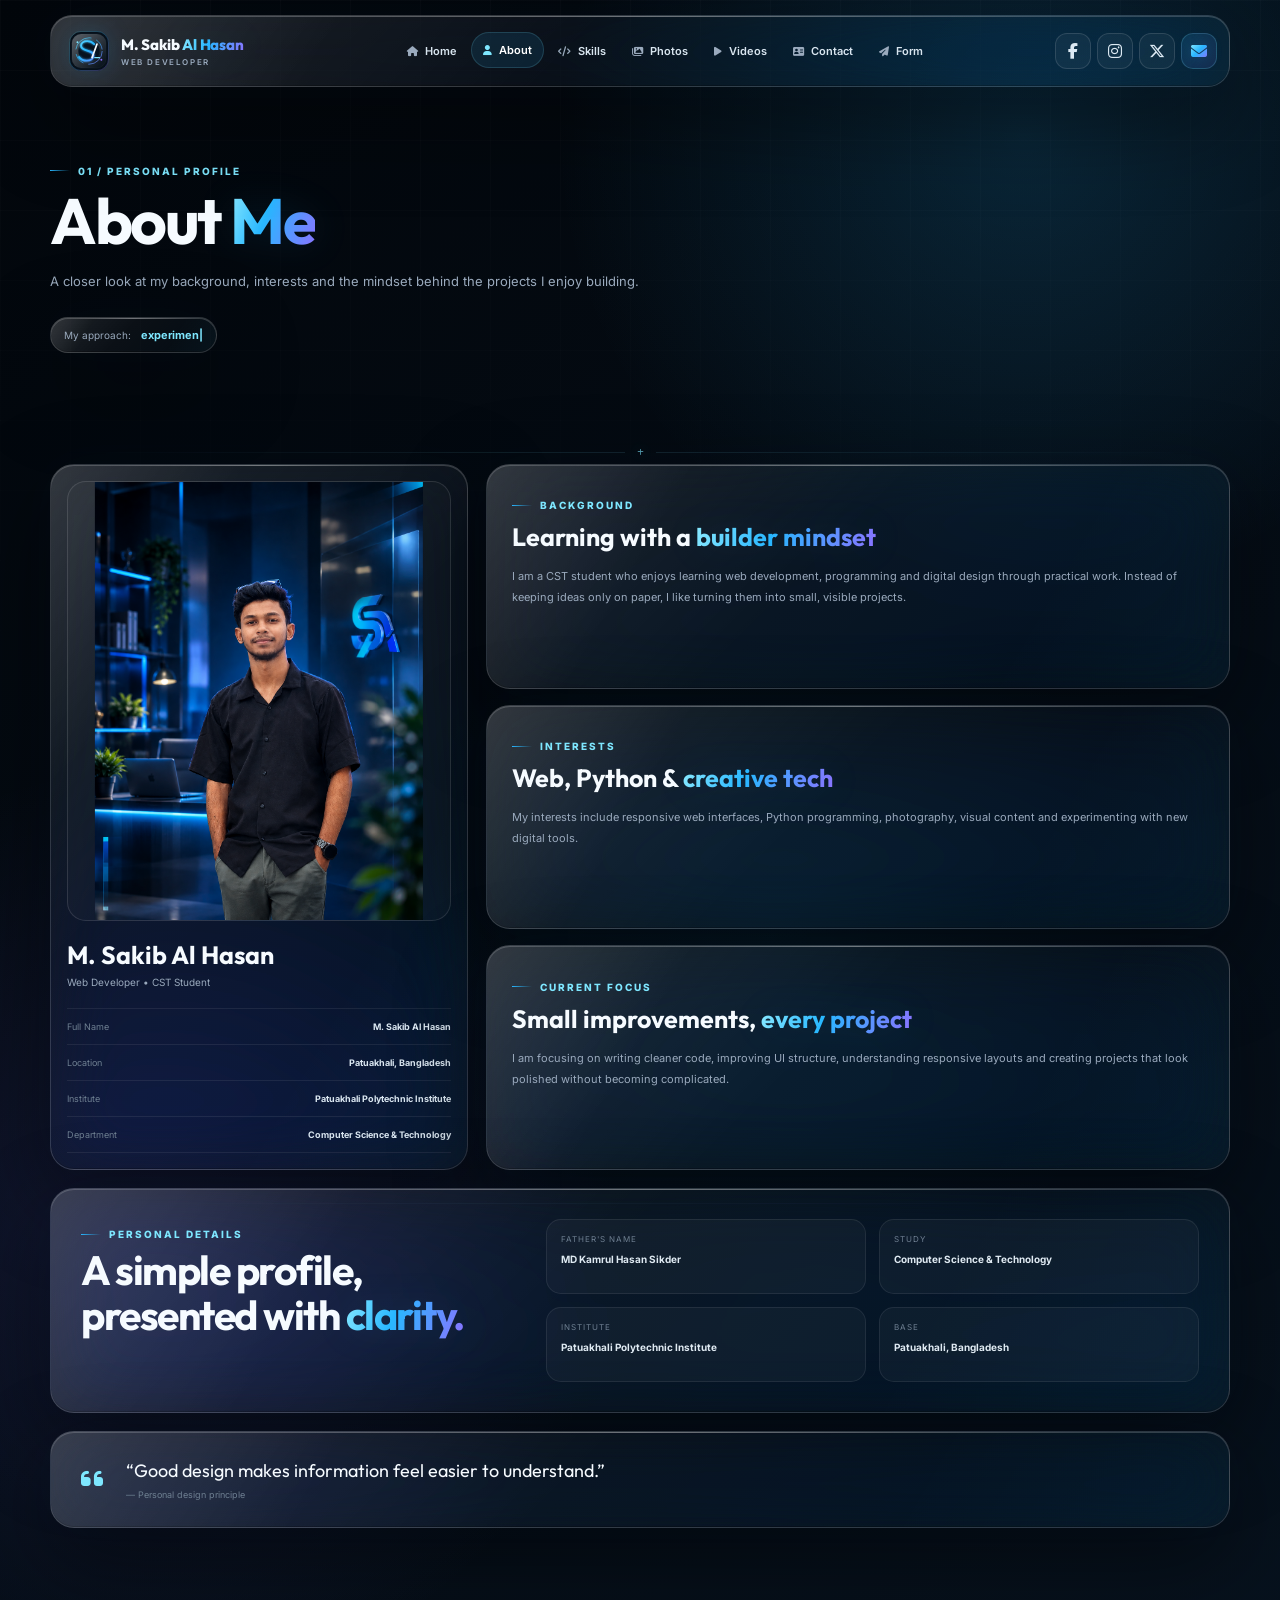
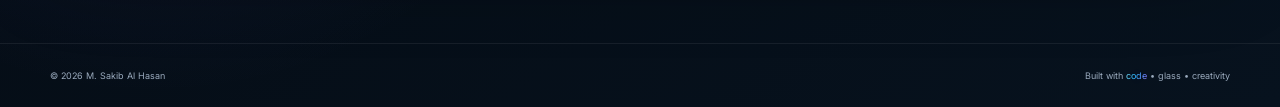
==== about.html @ 8eb37876 "Add files via upload" ====
<!DOCTYPE html>
<html lang="en">
<head>
    <meta charset="UTF-8">
    <meta name="viewport" content="width=device-width, initial-scale=1.0">
    <title>About | M. Sakib Al Hasan</title>
    <link rel="icon" type="image/svg+xml" href="assets/favicon.svg">
    <link rel="stylesheet" href="https://cdnjs.cloudflare.com/ajax/libs/font-awesome/6.5.2/css/all.min.css">
    <link rel="stylesheet" href="style.css">
</head>
<body>

<header class="nav-wrapper">
    <nav class="navbar glass container">
        <a href="index.html" class="logo-link" aria-label="M. Sakib Al Hasan Home">
            <img src="assets/logo.svg" alt="Sakib Logo" class="logo-image">
            <div>
                <div class="logo-name">M. Sakib <span>Al Hasan</span></div>
                <span class="logo-role">Web Developer</span>
            </div>
        </a>

        <div class="nav-links">

                <a href="index.html" class="">
                    <i class="fa-solid fa-house"></i>
                    <span>Home</span>
                </a>

                <a href="about.html" class="active">
                    <i class="fa-solid fa-user"></i>
                    <span>About</span>
                </a>

                <a href="skills.html" class="">
                    <i class="fa-solid fa-code"></i>
                    <span>Skills</span>
                </a>

                <a href="photos.html" class="">
                    <i class="fa-solid fa-images"></i>
                    <span>Photos</span>
                </a>

                <a href="videos.html" class="">
                    <i class="fa-solid fa-play"></i>
                    <span>Videos</span>
                </a>

                <a href="contact.html" class="">
                    <i class="fa-solid fa-address-card"></i>
                    <span>Contact</span>
                </a>

                <a href="form.html" class="">
                    <i class="fa-solid fa-paper-plane"></i>
                    <span>Form</span>
                </a>

        </div>

        <div class="nav-actions">
            <a href="https://facebook.com/" target="_blank" rel="noopener" class="nav-action" aria-label="Facebook">
                <i class="fa-brands fa-facebook-f"></i>
            </a>
            <a href="https://instagram.com/" target="_blank" rel="noopener" class="nav-action" aria-label="Instagram">
                <i class="fa-brands fa-instagram"></i>
            </a>
            <a href="https://x.com/" target="_blank" rel="noopener" class="nav-action" aria-label="Twitter / X">
                <i class="fa-brands fa-x-twitter"></i>
            </a>
            <a href="mailto:your-email@example.com" class="nav-action nav-email" aria-label="Email">
                <i class="fa-solid fa-envelope"></i>
            </a>
        </div>

        <button class="menu-button" aria-label="Open navigation">
            <i class="fa-solid fa-bars"></i>
        </button>
    </nav>
</header>

<main>
    <div class="container">

        <section class="page-header reveal">
            <span class="section-kicker">01 / PERSONAL PROFILE</span>
            <h1>About <span class="blue-text">Me</span></h1>
            <p>
                A closer look at my background, interests and the mindset
                behind the projects I enjoy building.
            </p>
            <div class="header-typing glass">
                <span>My approach:</span>
                <strong><span id="about-typing"></span><span class="typing-cursor">|</span></strong>
            </div>
        </section>

        <div class="section-divider"><span></span><i class="fa-solid fa-plus"></i><span></span></div>

        <section class="about-layout">
            <div class="profile-card glass reveal">
                <div class="about-photo-wrap">
                    <img src="assets/profile-cutout.png" alt="M. Sakib Al Hasan" class="about-photo">
                </div>
                <h2 class="card-title">M. Sakib Al Hasan</h2>
                <p class="card-text">Web Developer • CST Student</p>

                <div class="info-list">
                    <div class="info-row"><span>Full Name</span><strong>M. Sakib Al Hasan</strong></div>
                    <div class="info-row"><span>Location</span><strong>Patuakhali, Bangladesh</strong></div>
                    <div class="info-row"><span>Institute</span><strong>Patuakhali Polytechnic Institute</strong></div>
                    <div class="info-row"><span>Department</span><strong>Computer Science & Technology</strong></div>
                </div>
            </div>

            <div class="about-story">
                <article class="story-card glass reveal">
                    <span class="section-kicker">BACKGROUND</span>
                    <h2>Learning with a <span class="blue-text">builder mindset</span></h2>
                    <p>
                        I am a CST student who enjoys learning web development,
                        programming and digital design through practical work.
                        Instead of keeping ideas only on paper, I like turning
                        them into small, visible projects.
                    </p>
                </article>

                <article class="story-card glass reveal">
                    <span class="section-kicker">INTERESTS</span>
                    <h2>Web, Python & <span class="blue-text">creative tech</span></h2>
                    <p>
                        My interests include responsive web interfaces, Python
                        programming, photography, visual content and experimenting
                        with new digital tools.
                    </p>
                </article>

                <article class="story-card glass reveal">
                    <span class="section-kicker">CURRENT FOCUS</span>
                    <h2>Small improvements, <span class="blue-text">every project</span></h2>
                    <p>
                        I am focusing on writing cleaner code, improving UI
                        structure, understanding responsive layouts and creating
                        projects that look polished without becoming complicated.
                    </p>
                </article>
            </div>
        </section>

        <section class="long-panel glass reveal">
            <div>
                <span class="section-kicker">PERSONAL DETAILS</span>
                <h2>A simple profile, presented with <span class="blue-text">clarity.</span></h2>
            </div>
            <div class="detail-columns">
                <div><span>Father's Name</span><strong>MD Kamrul Hasan Sikder</strong></div>
                <div><span>Study</span><strong>Computer Science & Technology</strong></div>
                <div><span>Institute</span><strong>Patuakhali Polytechnic Institute</strong></div>
                <div><span>Base</span><strong>Patuakhali, Bangladesh</strong></div>
            </div>
        </section>

        <section class="quote-panel glass reveal">
            <i class="fa-solid fa-quote-left"></i>
            <div>
                <p>“Good design makes information feel easier to understand.”</p>
                <span>— Personal design principle</span>
            </div>
        </section>

    </div>
</main>
<footer class="footer">
    <div class="container footer-inner">
        <span>© 2026 M. Sakib Al Hasan</span>
        <span>Built with <span class="blue-text">code</span> • glass • creativity</span>
    </div>
</footer>
<script src="script.js"></script>
</body>
</html>
---- style.css ----
/* =========================================================
   SAKIB PERSONAL WEBSITE — PREMIUM LIQUID GLASS
   Clean, readable, line-by-line CSS
   ========================================================= */

@import url('https://fonts.googleapis.com/css2?family=Inter:wght@400;500;600;700;800&family=Outfit:wght@500;600;700;800&display=swap');

:root {
    --background: #02060b;
    --background-soft: #07121e;

    --glass: rgba(255, 255, 255, 0.085);
    --glass-strong: rgba(255, 255, 255, 0.135);
    --glass-dark: rgba(3, 10, 18, 0.52);

    --border: rgba(255, 255, 255, 0.16);
    --border-bright: rgba(126, 231, 255, 0.28);

    --blue: #28b7ff;
    --cyan: #7ee7ff;
    --purple: #7468ff;

    --text: #f6fbff;
    --muted: #9aaabd;
    --muted-2: #6f8092;

    --shadow: 0 30px 90px rgba(0, 0, 0, 0.48);
}

/* ---------- Reset ---------- */

* {
    margin: 0;
    padding: 0;
    box-sizing: border-box;
}

html {
    scroll-behavior: smooth;
}

body {
    min-height: 100vh;
    color: var(--text);
    font-family: "Inter", sans-serif;

    background:
        radial-gradient(
            circle at 80% 8%,
            rgba(40, 183, 255, 0.16),
            transparent 25%
        ),
        radial-gradient(
            circle at 12% 72%,
            rgba(116, 104, 255, 0.13),
            transparent 28%
        ),
        radial-gradient(
            circle at 60% 55%,
            rgba(0, 190, 255, 0.055),
            transparent 32%
        ),
        linear-gradient(
            145deg,
            var(--background),
            var(--background-soft)
        );

    overflow-x: hidden;
}

body::before {
    content: "";
    position: fixed;
    inset: 0;
    pointer-events: none;
    z-index: -1;

    background-image:
        linear-gradient(
            rgba(255,255,255,0.018) 1px,
            transparent 1px
        ),
        linear-gradient(
            90deg,
            rgba(255,255,255,0.018) 1px,
            transparent 1px
        );

    background-size: 70px 70px;
    mask-image: linear-gradient(to bottom, black, transparent 88%);
}

a {
    color: inherit;
    text-decoration: none;
}

button,
input,
textarea,
select {
    font: inherit;
}

.container {
    width: min(1180px, calc(100% - 30px));
    margin: auto;
}

/* ---------- Premium glass ---------- */

.glass {
    position: relative;
    isolation: isolate;

    background:
        linear-gradient(
            135deg,
            rgba(255, 255, 255, 0.115),
            rgba(255, 255, 255, 0.035) 45%,
            rgba(20, 170, 255, 0.025)
        );

    border: 1px solid var(--border);
    border-radius: 24px;

    box-shadow:
        var(--shadow),
        0 0 50px rgba(40, 183, 255, 0.035),
        inset 0 1px rgba(255, 255, 255, 0.18),
        inset 0 -1px rgba(0, 0, 0, 0.22);

    backdrop-filter: blur(34px) saturate(175%);
    -webkit-backdrop-filter: blur(34px) saturate(175%);

    overflow: hidden;
}

.glass::before {
    content: "";
    position: absolute;
    inset: 0;
    z-index: -1;

    background:
        linear-gradient(
            120deg,
            rgba(255,255,255,0.095),
            transparent 24%,
            transparent 72%,
            rgba(126,231,255,0.035)
        );

    pointer-events: none;
}

.glass::after {
    content: "";
    position: absolute;
    left: 10%;
    right: 10%;
    top: 0;
    height: 1px;

    background: linear-gradient(
        90deg,
        transparent,
        rgba(255,255,255,0.28),
        transparent
    );

    pointer-events: none;
}

/* ---------- Common text ---------- */

.blue-text {
    color: var(--blue);
}

.section-kicker {
    display: inline-flex;
    align-items: center;
    gap: 8px;

    color: var(--cyan);
    font-size: 10px;
    font-weight: 800;
    letter-spacing: 2px;
    text-transform: uppercase;
}

.section-kicker::before {
    content: "";
    width: 20px;
    height: 1px;
    background: linear-gradient(90deg, var(--blue), transparent);
}

.typing-cursor {
    color: var(--cyan);
    animation: blink 0.9s infinite;
}

@keyframes blink {
    50% {
        opacity: 0;
    }
}

/* =========================================================
   NAVIGATION
   ========================================================= */

.nav-wrapper {
    position: fixed;
    top: 15px;
    left: 0;
    right: 0;
    z-index: 1000;
}

.navbar {
    min-height: 72px;

    display: flex;
    align-items: center;
    gap: 12px;

    padding: 10px 12px 10px 16px;
    border-radius: 22px;
}

.logo-link {
    display: flex;
    align-items: center;
    gap: 10px;
    min-width: 208px;
}

.logo-image {
    width: 44px;
    height: 44px;
    border-radius: 14px;

    filter: drop-shadow(0 0 12px rgba(40,183,255,0.16));
}

.logo-name {
    font-family: "Outfit", sans-serif;
    font-size: 15px;
    font-weight: 800;
    letter-spacing: -0.2px;
}

.logo-name span {
    color: var(--blue);
}

.logo-role {
    display: block;
    margin-top: 3px;

    color: var(--muted);
    font-size: 8px;
    font-weight: 600;
    letter-spacing: 1.6px;
    text-transform: uppercase;
}

.nav-links {
    flex: 1;

    display: flex;
    align-items: center;
    justify-content: center;
    gap: 2px;
}

.nav-links a {
    display: inline-flex;
    align-items: center;
    gap: 7px;

    padding: 10px 11px;

    border: 1px solid transparent;
    border-radius: 999px;

    color: #d8e5ef;
    font-size: 11px;
    font-weight: 600;

    transition:
        color 0.25s ease,
        background 0.25s ease,
        border-color 0.25s ease,
        transform 0.25s ease;
}

.nav-links a i {
    color: var(--muted);
    font-size: 10px;
}

.nav-links a:hover,
.nav-links a.active {
    color: #ffffff;
    background: rgba(40, 183, 255, 0.11);
    border-color: rgba(126, 231, 255, 0.16);
    transform: translateY(-1px);
}

.nav-links a:hover i,
.nav-links a.active i {
    color: var(--cyan);
}

.nav-actions {
    display: flex;
    align-items: center;
    gap: 6px;
}

.nav-action {
    width: 36px;
    height: 36px;

    display: inline-flex;
    align-items: center;
    justify-content: center;

    border: 1px solid rgba(255,255,255,0.12);
    border-radius: 12px;

    background: rgba(255,255,255,0.045);
    color: #dce9f3;

    transition: 0.25s ease;
}

.nav-action:hover {
    color: #ffffff;
    border-color: var(--border-bright);
    background: rgba(40,183,255,0.12);
    transform: translateY(-2px);
    box-shadow: 0 8px 25px rgba(40,183,255,0.1);
}

.nav-email {
    color: var(--cyan);
}

.menu-button {
    display: none;

    width: 42px;
    height: 42px;

    border: 1px solid var(--border);
    border-radius: 14px;

    background: rgba(255,255,255,0.06);
    color: white;

    cursor: pointer;
}

/* =========================================================
   MAIN / HERO
   ========================================================= */

main {
    padding-top: 110px;
    padding-bottom: 40px;
}

.hero {
    min-height: 790px;

    display: grid;
    grid-template-columns: 1.1fr 0.72fr;
    align-items: center;

    gap: 45px;
    padding: 55px 0 75px;
}

.hero-copy {
    max-width: 650px;
}

.glass-chip {
    width: fit-content;

    display: inline-flex;
    align-items: center;
    gap: 8px;

    padding: 8px 12px;

    border: 1px solid var(--border);
    border-radius: 999px;

    background: rgba(255,255,255,0.055);

    color: var(--muted);
    font-size: 9px;
    letter-spacing: 1.8px;
}

.status-dot {
    width: 7px;
    height: 7px;
    border-radius: 50%;
    background: var(--cyan);
    box-shadow: 0 0 15px var(--cyan);
}

.hero-overline {
    margin-top: 30px;
    margin-bottom: 8px;

    color: var(--muted);
    font-size: 14px;
}

.hero h1 {
    font-family: "Outfit", sans-serif;
    font-size: clamp(48px, 6vw, 84px);
    line-height: 0.95;
    letter-spacing: -3px;
}

.hero h1 span {
    display: block;
}

.typing-line {
    min-height: 42px;
    margin-top: 24px;

    color: #d8e8f4;
    font-size: clamp(20px, 2.3vw, 30px);
    font-weight: 600;
}

.hero-text {
    max-width: 600px;
    margin-top: 22px;

    color: var(--muted);
    font-size: 14px;
    line-height: 1.9;
}

.hero-buttons {
    display: flex;
    flex-wrap: wrap;
    gap: 10px;
    margin-top: 30px;
}

.btn {
    display: inline-flex;
    align-items: center;
    justify-content: center;
    gap: 9px;

    min-height: 46px;
    padding: 0 18px;

    border-radius: 14px;
    border: 1px solid var(--border);

    font-size: 12px;
    font-weight: 700;

    transition: 0.25s ease;
}

.btn-primary {
    background: linear-gradient(
        135deg,
        rgba(40,183,255,0.28),
        rgba(116,104,255,0.22)
    );

    border-color: rgba(126,231,255,0.35);
    box-shadow: 0 12px 35px rgba(40,183,255,0.1);
}

.btn-primary:hover {
    transform: translateY(-2px);
    box-shadow: 0 18px 45px rgba(40,183,255,0.17);
}

.btn-ghost {
    background: rgba(255,255,255,0.045);
    color: #d8e6ef;
}

.btn-ghost:hover {
    transform: translateY(-2px);
    background: rgba(255,255,255,0.09);
}

.hero-mini-row {
    display: flex;
    flex-wrap: wrap;
    gap: 18px;

    margin-top: 28px;

    color: var(--muted-2);
    font-size: 10px;
}

.hero-mini-row i {
    margin-right: 5px;
    color: var(--cyan);
}

/* ---------- Profile stage ---------- */

.profile-stage {
    position: relative;
    min-height: 620px;

    display: flex;
    align-items: center;
    justify-content: center;
}

.profile-orbit {
    position: absolute;
    border: 1px solid rgba(126,231,255,0.13);
    border-radius: 50%;
    pointer-events: none;
}

.orbit-one {
    width: 520px;
    height: 520px;
    transform: rotate(18deg);
}

.orbit-two {
    width: 390px;
    height: 590px;
    border-color: rgba(116,104,255,0.12);
    transform: rotate(-25deg);
}

.profile-visual {
    width: min(365px, 100%);
    height: 505px;

    padding: 13px;
    border-radius: 32px;

    transform: rotate(1.2deg);

    box-shadow:
        0 40px 100px rgba(0,0,0,0.55),
        0 0 60px rgba(40,183,255,0.08);
}

.profile-backdrop {
    position: absolute;
    inset: 0;

    background-image: url("assets/profile.jpg");
    background-size: cover;
    background-position: center 42%;

    filter: blur(28px) saturate(125%);
    transform: scale(1.08);

    opacity: 0.34;
}

.profile-photo-frame {
    position: relative;
    z-index: 2;

    width: 100%;
    height: 100%;

    overflow: hidden;
    border-radius: 24px;

    border: 1px solid rgba(255,255,255,0.19);
    background: rgba(3,10,18,0.45);
}

.profile-photo-frame img {
    width: 100%;
    height: 100%;

    display: block;
    object-fit: cover;
    object-position: 57% 44%;

    filter: saturate(1.08) contrast(1.02);
}

.photo-shine {
    position: absolute;
    inset: 0;

    background:
        linear-gradient(
            125deg,
            rgba(255,255,255,0.16),
            transparent 25%,
            transparent 72%,
            rgba(126,231,255,0.09)
        );

    pointer-events: none;
}

.profile-badge {
    position: absolute;
    z-index: 4;

    display: flex;
    align-items: center;
    gap: 8px;

    padding: 9px 12px;

    border: 1px solid rgba(255,255,255,0.17);
    border-radius: 13px;

    background: rgba(3,10,18,0.72);
    backdrop-filter: blur(18px);
    -webkit-backdrop-filter: blur(18px);

    box-shadow: 0 15px 35px rgba(0,0,0,0.3);
}

.badge-top {
    top: 36px;
    left: -28px;

    color: var(--cyan);
    font-size: 8px;
    letter-spacing: 1.5px;
    font-weight: 800;
}

.badge-bottom {
    right: -25px;
    bottom: 34px;
    flex-direction: column;
    align-items: flex-start;
    gap: 2px;
}

.badge-bottom strong {
    color: white;
    font-family: "Outfit", sans-serif;
    font-size: 18px;
}

.badge-bottom span {
    color: var(--muted);
    font-size: 8px;
}

/* =========================================================
   PAGE HEADERS
   ========================================================= */

.page-header {
    padding: 45px 0 34px;
}

.page-header h1 {
    margin-top: 12px;

    font-family: "Outfit", sans-serif;
    font-size: clamp(42px, 5vw, 68px);
    line-height: 1;
    letter-spacing: -2.5px;
}

.page-header > p {
    max-width: 720px;
    margin-top: 17px;

    color: var(--muted);
    font-size: 13px;
    line-height: 1.8;
}

.header-typing {
    width: fit-content;

    display: inline-flex;
    align-items: center;
    gap: 10px;

    margin-top: 24px;
    padding: 10px 13px;

    color: var(--muted);
    font-size: 10px;
}

.header-typing strong {
    color: var(--cyan);
    font-size: 11px;
}

/* =========================================================
   SECTION STRUCTURE / EFFECTS
   ========================================================= */

.home-section {
    margin-top: 58px;
}

.section-heading {
    display: flex;
    align-items: end;
    justify-content: space-between;
    gap: 30px;

    margin-bottom: 22px;
}

.section-heading h2,
.feature-copy h2,
.long-panel h2,
.contact-hero h2,
.contact-info h2 {
    margin-top: 8px;

    font-family: "Outfit", sans-serif;
    font-size: clamp(28px, 3.2vw, 44px);
    line-height: 1.08;
    letter-spacing: -1.5px;
}

.section-heading > p {
    max-width: 440px;
    color: var(--muted);
    font-size: 11px;
    line-height: 1.8;
    text-align: right;
}

.section-divider {
    display: flex;
    align-items: center;
    gap: 12px;

    margin: 62px 0 8px;

    opacity: 0.7;
}

.section-divider span {
    height: 1px;
    flex: 1;

    background: linear-gradient(
        90deg,
        transparent,
        rgba(126,231,255,0.18)
    );
}

.section-divider span:last-child {
    background: linear-gradient(
        90deg,
        rgba(126,231,255,0.18),
        transparent
    );
}

.section-divider i {
    color: var(--cyan);
    font-size: 7px;
    filter: drop-shadow(0 0 8px rgba(126,231,255,0.7));
}

/* ---------- Home stat cards ---------- */

.home-stat-grid {
    display: grid;
    grid-template-columns: repeat(4, 1fr);
    gap: 15px;
}

.home-stat {
    min-height: 150px;
    padding: 22px;
    transition: 0.3s ease;
}

.home-stat:hover,
.journey-card:hover,
.explore-card:hover,
.skill-card:hover,
.social-card:hover {
    transform: translateY(-5px);
    border-color: rgba(126,231,255,0.24);
}

.stat-number {
    color: var(--muted-2);
    font-size: 9px;
    letter-spacing: 1.5px;
}

.home-stat strong {
    display: block;
    margin-top: 24px;

    font-family: "Outfit", sans-serif;
    font-size: 23px;
}

.home-stat p {
    margin-top: 5px;
    color: var(--muted);
    font-size: 10px;
    line-height: 1.5;
}

/* ---------- Home split ---------- */

.split-section {
    display: grid;
    grid-template-columns: 1fr 0.85fr;
    gap: 18px;
    align-items: stretch;
}

.code-window {
    min-height: 330px;
    padding: 18px;
}

.window-bar {
    display: flex;
    align-items: center;
    gap: 6px;

    padding-bottom: 16px;
    border-bottom: 1px solid rgba(255,255,255,0.07);
}

.window-bar > span {
    width: 7px;
    height: 7px;
    border-radius: 50%;
    background: rgba(255,255,255,0.28);
}

.window-bar small {
    margin-left: auto;
    color: var(--muted-2);
    font-size: 9px;
}

.code-window pre {
    margin-top: 28px;
    overflow: auto;

    color: #d9e8f3;
    font-family: "Courier New", monospace;
    font-size: 13px;
    line-height: 2;
}

.code-muted {
    color: #8ca0b3;
}

.code-key {
    color: var(--cyan);
}

.code-string {
    color: #c9a7ff;
}

.feature-copy {
    padding: 28px 12px 28px 22px;
}

.feature-copy > p {
    max-width: 480px;
    margin-top: 17px;

    color: var(--muted);
    font-size: 12px;
    line-height: 1.9;
}

.typing-panel {
    width: fit-content;
    margin-top: 28px;
    padding: 12px 15px;

    display: flex;
    flex-direction: column;
    gap: 5px;
}

.typing-panel span:first-child {
    color: var(--muted-2);
    font-size: 9px;
}

.typing-panel strong {
    color: var(--cyan);
    font-size: 13px;
}

/* ---------- Journey / explore ---------- */

.journey-grid,
.explore-grid {
    display: grid;
    grid-template-columns: repeat(3, 1fr);
    gap: 16px;
}

.explore-grid {
    grid-template-columns: repeat(4, 1fr);
}

.journey-card,
.explore-card {
    min-height: 220px;
    padding: 24px;

    transition: 0.3s ease;
}

.journey-card > span,
.explore-card > span {
    color: var(--muted-2);
    font-size: 9px;
}

.journey-card i,
.explore-card i {
    display: block;
    margin-top: 38px;

    color: var(--cyan);
    font-size: 22px;
}

.journey-card h3,
.explore-card h3 {
    margin-top: 15px;

    font-family: "Outfit", sans-serif;
    font-size: 20px;
}

.journey-card p,
.explore-card p {
    margin-top: 7px;
    color: var(--muted);
    font-size: 10px;
    line-height: 1.7;
}

/* ---------- CTA ---------- */

.home-cta {
    min-height: 220px;

    display: flex;
    align-items: center;
    justify-content: space-between;
    gap: 30px;

    margin-top: 60px;
    padding: 34px;
}

.home-cta p {
    margin-top: 10px;
    color: var(--muted);
    font-size: 11px;
}

/* =========================================================
   ABOUT
   ========================================================= */

.about-layout {
    display: grid;
    grid-template-columns: 0.72fr 1.28fr;
    gap: 18px;
}

.profile-card {
    padding: 16px;
}

.about-photo-wrap {
    height: 390px;
    overflow: hidden;
    border-radius: 19px;

    border: 1px solid rgba(255,255,255,0.12);
}

.about-photo {
    width: 100%;
    height: 100%;
    display: block;

    object-fit: cover;
    object-position: 57% 43%;
}

.card-title {
    margin-top: 18px;
    font-family: "Outfit", sans-serif;
    font-size: 25px;
}

.card-text {
    margin-top: 5px;
    color: var(--muted);
    font-size: 10px;
}

.info-list {
    margin-top: 20px;
    border-top: 1px solid rgba(255,255,255,0.07);
}

.info-row {
    display: flex;
    justify-content: space-between;
    gap: 12px;

    padding: 12px 0;
    border-bottom: 1px solid rgba(255,255,255,0.07);

    font-size: 9px;
}

.info-row span {
    color: var(--muted-2);
}

.info-row strong {
    max-width: 58%;
    text-align: right;
    color: #dce9f3;
}

.about-story {
    display: grid;
    gap: 16px;
}

.story-card {
    padding: 25px;
}

.story-card h2 {
    margin-top: 10px;
    font-family: "Outfit", sans-serif;
    font-size: 25px;
}

.story-card p {
    max-width: 760px;
    margin-top: 13px;
    color: var(--muted);
    font-size: 11px;
    line-height: 1.9;
}

.long-panel {
    display: grid;
    grid-template-columns: 0.8fr 1.2fr;
    gap: 30px;

    margin-top: 18px;
    padding: 30px;
}

.detail-columns {
    display: grid;
    grid-template-columns: repeat(2, 1fr);
    gap: 13px;
}

.detail-columns div {
    min-height: 75px;
    padding: 14px;

    border: 1px solid rgba(255,255,255,0.08);
    border-radius: 15px;

    background: rgba(255,255,255,0.035);
}

.detail-columns span {
    display: block;
    color: var(--muted-2);
    font-size: 8px;
    text-transform: uppercase;
    letter-spacing: 1px;
}

.detail-columns strong {
    display: block;
    margin-top: 9px;
    color: #dfeaf2;
    font-size: 10px;
}

.quote-panel {
    display: flex;
    align-items: center;
    gap: 22px;

    margin-top: 18px;
    padding: 27px 30px;
}

.quote-panel > i {
    color: var(--cyan);
    font-size: 25px;
}

.quote-panel p {
    font-family: "Outfit", sans-serif;
    font-size: 18px;
}

.quote-panel span {
    display: block;
    margin-top: 7px;
    color: var(--muted-2);
    font-size: 9px;
}

/* =========================================================
   SKILLS
   ========================================================= */

.skill-grid {
    display: grid;
    grid-template-columns: repeat(3, 1fr);
    gap: 16px;
}

.skill-card {
    min-height: 285px;
    padding: 22px;

    transition: 0.3s ease;
}

.skill-icon {
    width: 44px;
    height: 44px;

    display: grid;
    place-items: center;

    border: 1px solid rgba(126,231,255,0.18);
    border-radius: 14px;

    background: rgba(40,183,255,0.07);
    color: var(--cyan);

    font-size: 18px;
}

.skill-meta {
    display: flex;
    justify-content: space-between;
    margin-top: 20px;

    color: var(--muted-2);
    font-size: 8px;
    letter-spacing: 1.2px;
}

.skill-card h3 {
    margin-top: 9px;

    font-family: "Outfit", sans-serif;
    font-size: 25px;
}

.skill-card p {
    margin-top: 8px;
    min-height: 54px;

    color: var(--muted);
    font-size: 10px;
    line-height: 1.7;
}

.progress {
    height: 4px;
    margin-top: 20px;

    overflow: hidden;
    border-radius: 999px;

    background: rgba(255,255,255,0.07);
}

.progress span {
    display: block;
    height: 100%;

    border-radius: inherit;

    background: linear-gradient(
        90deg,
        var(--blue),
        var(--cyan)
    );

    box-shadow: 0 0 14px rgba(40,183,255,0.35);
}

.skills-detail-grid {
    display: grid;
    grid-template-columns: repeat(3, 1fr);
    gap: 16px;
}

.skill-detail {
    min-height: 205px;
    padding: 24px;
}

.skill-detail h2 {
    margin-top: 10px;
    font-family: "Outfit", sans-serif;
    font-size: 25px;
}

.skill-detail p {
    margin-top: 11px;
    color: var(--muted);
    font-size: 10px;
    line-height: 1.8;
}

.skills-ticker {
    display: flex;
    align-items: center;
    gap: 20px;

    margin-top: 18px;
    padding: 17px 20px;
}

.skills-ticker > span {
    color: var(--muted-2);
    font-size: 9px;
    text-transform: uppercase;
    letter-spacing: 1px;
}

.ticker-track {
    display: flex;
    flex-wrap: wrap;
    gap: 10px;

    color: #dbeaf4;
    font-size: 10px;
}

.ticker-track i {
    color: var(--cyan);
}

/* =========================================================
   PHOTOS
   ========================================================= */

.photo-grid {
    display: grid;
    grid-template-columns: repeat(5, minmax(0, 1fr));
    gap: 16px;
}

.photo-card {
    aspect-ratio: 4 / 5;
    overflow: hidden;

    border-radius: 20px;

    transition: 0.3s ease;
}

.photo-card img {
    width: 100%;
    height: 100%;
    display: block;

    object-fit: cover;

    transition: transform 0.45s ease;
}

.photo-card:hover img {
    transform: scale(1.055);
}

.photo-number {
    position: absolute;
    left: 10px;
    bottom: 10px;
    z-index: 3;

    padding: 6px 8px;

    border: 1px solid rgba(255,255,255,0.15);
    border-radius: 9px;

    background: rgba(3,10,18,0.62);
    color: #e7f4fb;

    font-size: 8px;
    letter-spacing: 1px;
}

/* =========================================================
   VIDEOS — FOUR PER ROW
   ========================================================= */

.video-toolbar {
    display: flex;
    flex-wrap: wrap;
    gap: 18px;

    margin-bottom: 18px;
    padding: 13px 16px;
}

.video-toolbar span {
    color: var(--muted);
    font-size: 9px;
}

.video-toolbar i {
    margin-right: 5px;
    color: var(--cyan);
}

.video-grid {
    display: grid;
    grid-template-columns: repeat(4, minmax(0, 1fr));
    gap: 15px;
    align-items: start;
}

.video-card {
    overflow: hidden;
    transition: 0.3s ease;
}

.video-box {
    width: 100%;
    overflow: hidden;
    background:
        radial-gradient(
            circle at 50% 30%,
            rgba(40,183,255,0.14),
            transparent 45%
        ),
        rgba(3,10,18,0.65);
}

.video-card.horizontal .video-box {
    aspect-ratio: 16 / 9;
}

.video-card.vertical .video-box {
    aspect-ratio: 9 / 12;
}

.video-placeholder {
    width: 100%;
    height: 100%;

    display: flex;
    flex-direction: column;
    align-items: center;
    justify-content: center;
    gap: 9px;

    color: var(--cyan);

    border-bottom: 1px solid rgba(255,255,255,0.08);
}

.video-placeholder i {
    width: 38px;
    height: 38px;

    display: grid;
    place-items: center;

    border: 1px solid rgba(126,231,255,0.2);
    border-radius: 50%;

    background: rgba(40,183,255,0.08);
    font-size: 11px;
}

.video-placeholder span {
    color: var(--muted-2);
    font-size: 7px;
    letter-spacing: 1px;
}

.video-info {
    padding: 14px;
}

.video-number {
    color: var(--cyan);
    font-size: 7px;
    letter-spacing: 1.5px;
}

.video-info h3 {
    margin-top: 7px;
    font-family: "Outfit", sans-serif;
    font-size: 15px;
}

.video-info p {
    margin-top: 5px;
    color: var(--muted-2);
    font-size: 8px;
    line-height: 1.5;
}

.media-note {
    display: flex;
    align-items: center;
    gap: 15px;

    margin-top: 18px;
    padding: 18px;
}

.media-note > i {
    color: var(--cyan);
}

.media-note strong {
    font-size: 10px;
}

.media-note p {
    margin-top: 4px;
    color: var(--muted);
    font-size: 9px;
}

/* =========================================================
   CONTACT
   ========================================================= */

.contact-hero {
    display: flex;
    align-items: center;
    justify-content: space-between;
    gap: 30px;

    margin-bottom: 18px;
    padding: 30px;
}

.contact-hero p {
    max-width: 650px;
    margin-top: 11px;

    color: var(--muted);
    font-size: 10px;
    line-height: 1.8;
}

.social-grid {
    display: grid;
    grid-template-columns: repeat(4, 1fr);
    gap: 15px;
}

.social-card {
    min-height: 190px;

    display: flex;
    flex-direction: column;
    justify-content: space-between;

    padding: 20px;

    transition: 0.3s ease;
}

.social-big-icon {
    width: 43px;
    height: 43px;

    display: grid;
    place-items: center;

    border: 1px solid rgba(126,231,255,0.17);
    border-radius: 14px;

    background: rgba(40,183,255,0.065);
    color: var(--cyan);
}

.social-card > div:nth-child(2) {
    margin-top: 30px;
}

.card-index {
    color: var(--muted-2);
    font-size: 8px;
    letter-spacing: 1px;
}

.social-card h3 {
    margin-top: 5px;
    font-family: "Outfit", sans-serif;
    font-size: 19px;
}

.social-card p {
    margin-top: 5px;
    color: var(--muted-2);
    font-size: 8px;
}

.card-arrow {
    position: absolute;
    right: 18px;
    top: 18px;

    color: var(--muted-2);
    font-size: 10px;
}

.social-card:hover .card-arrow {
    color: var(--cyan);
}

.contact-bottom-grid {
    display: grid;
    grid-template-columns: 1fr 1fr;
    gap: 16px;

    margin-top: 18px;
}

.contact-info {
    min-height: 235px;
    padding: 28px;
}

.contact-info p {
    max-width: 480px;
    margin-top: 13px;
    color: var(--muted);
    font-size: 10px;
    line-height: 1.8;
}

.contact-line {
    display: flex;
    align-items: center;
    gap: 11px;

    margin-top: 15px;

    color: #dce8f1;
    font-size: 9px;
}

.contact-line i {
    width: 25px;
    color: var(--cyan);
    text-align: center;
}

.text-link {
    display: inline-flex;
    align-items: center;
    gap: 7px;

    margin-top: 22px;

    color: var(--cyan);
    font-size: 10px;
    font-weight: 700;
}

/* =========================================================
   FORM
   ========================================================= */

.form-card {
    padding: 28px;
    margin-bottom: 20px;
}

.form-grid {
    display: grid;
    grid-template-columns: 1fr 1fr;
    gap: 15px;
}

.form-field {
    display: flex;
    flex-direction: column;
    gap: 7px;
}

.form-field.full {
    grid-column: 1 / -1;
}

.form-field label {
    color: #dce8f1;
    font-size: 9px;
    font-weight: 700;
}

.form-field input,
.form-field textarea,
.form-field select {
    width: 100%;

    padding: 13px 14px;

    border: 1px solid rgba(255,255,255,0.12);
    border-radius: 13px;
    outline: none;

    background: rgba(255,255,255,0.045);
    color: white;

    font-size: 10px;
}

.form-field textarea {
    min-height: 170px;
    resize: vertical;
}

.form-field input:focus,
.form-field textarea:focus,
.form-field select:focus {
    border-color: rgba(126,231,255,0.34);
    box-shadow: 0 0 0 3px rgba(40,183,255,0.06);
}

.button {
    border: 0;
    cursor: pointer;
}

/* =========================================================
   FOOTER
   ========================================================= */

.footer {
    margin-top: 75px;
    padding: 26px 0;

    border-top: 1px solid rgba(255,255,255,0.07);

    color: var(--muted);
    font-size: 9px;
}

.footer-inner {
    display: flex;
    align-items: center;
    justify-content: space-between;
    gap: 20px;
}

/* =========================================================
   REVEAL ANIMATION
   ========================================================= */

.reveal {
    opacity: 0;
    transform: translateY(18px);
}

.reveal.visible {
    animation: revealUp 0.75s ease forwards;
}

@keyframes revealUp {
    to {
        opacity: 1;
        transform: translateY(0);
    }
}

/* =========================================================
   RESPONSIVE
   ========================================================= */

@media (max-width: 1100px) {

    .logo-link {
        min-width: 185px;
    }

    .nav-links a {
        padding: 9px 8px;
        font-size: 10px;
    }

    .nav-links a i {
        display: none;
    }

    .nav-action {
        width: 33px;
        height: 33px;
    }

    .hero {
        grid-template-columns: 1fr 0.8fr;
    }

    .profile-visual {
        width: 320px;
        height: 470px;
    }

    .video-grid {
        grid-template-columns: repeat(4, minmax(0, 1fr));
        gap: 12px;
    }

    .video-info {
        padding: 11px;
    }

    .video-info h3 {
        font-size: 13px;
    }
}

@media (max-width: 900px) {

    .navbar {
        position: relative;
    }

    .nav-links {
        display: none;

        position: absolute;
        left: 10px;
        right: 10px;
        top: calc(100% + 8px);

        flex-direction: column;
        align-items: stretch;

        padding: 10px;

        border: 1px solid var(--border);
        border-radius: 20px;

        background: rgba(4, 12, 20, 0.9);
        backdrop-filter: blur(28px);
        -webkit-backdrop-filter: blur(28px);

        box-shadow: var(--shadow);
    }

    .nav-links.show {
        display: flex;
    }

    .nav-links a {
        justify-content: flex-start;
        border-radius: 12px;
    }

    .nav-links a i {
        display: inline-block;
        width: 18px;
    }

    .menu-button {
        display: inline-grid;
        place-items: center;
    }

    .hero {
        grid-template-columns: 1fr;
        min-height: auto;
        padding-top: 45px;
    }

    .profile-stage {
        min-height: 560px;
    }

    .profile-visual {
        width: 340px;
        height: 480px;
    }

    .home-stat-grid,
    .explore-grid {
        grid-template-columns: repeat(2, 1fr);
    }

    .split-section,
    .about-layout,
    .long-panel,
    .contact-bottom-grid {
        grid-template-columns: 1fr;
    }

    .skill-grid,
    .skills-detail-grid {
        grid-template-columns: repeat(2, 1fr);
    }

    .photo-grid {
        grid-template-columns: repeat(4, 1fr);
    }

    .video-grid {
        grid-template-columns: repeat(2, 1fr);
    }

    .social-grid {
        grid-template-columns: repeat(2, 1fr);
    }

    .section-heading {
        align-items: flex-start;
        flex-direction: column;
    }

    .section-heading > p {
        text-align: left;
    }

    .feature-copy {
        padding: 20px 0;
    }
}

@media (max-width: 620px) {

    .container {
        width: min(100% - 20px, 1180px);
    }

    .nav-wrapper {
        top: 8px;
    }

    .navbar {
        min-height: 64px;
        padding: 8px 9px 8px 12px;
    }

    .logo-link {
        min-width: 0;
        flex: 1;
    }

    .logo-image {
        width: 39px;
        height: 39px;
    }

    .logo-name {
        font-size: 13px;
    }

    .nav-actions {
        gap: 4px;
    }

    .nav-action {
        width: 30px;
        height: 30px;
        border-radius: 10px;
        font-size: 10px;
    }

    .nav-actions .nav-action:nth-child(-n+3) {
        display: none;
    }

    main {
        padding-top: 90px;
    }

    .hero {
        padding: 30px 0 50px;
        gap: 20px;
    }

    .hero h1 {
        font-size: 48px;
        letter-spacing: -2px;
    }

    .hero-text {
        font-size: 12px;
    }

    .profile-stage {
        min-height: 475px;
    }

    .profile-visual {
        width: 280px;
        height: 400px;
    }

    .orbit-one {
        width: 380px;
        height: 380px;
    }

    .orbit-two {
        width: 290px;
        height: 430px;
    }

    .badge-top {
        left: -15px;
    }

    .badge-bottom {
        right: -12px;
    }

    .home-stat-grid,
    .journey-grid,
    .explore-grid,
    .skill-grid,
    .skills-detail-grid,
    .photo-grid,
    .video-grid,
    .social-grid {
        grid-template-columns: 1fr;
    }

    .video-card.vertical .video-box {
        aspect-ratio: 9 / 13;
    }

    .page-header {
        padding-top: 30px;
    }

    .page-header h1 {
        font-size: 44px;
    }

    .long-panel {
        padding: 22px;
    }

    .detail-columns,
    .form-grid {
        grid-template-columns: 1fr;
    }

    .form-field.full {
        grid-column: auto;
    }

    .contact-hero,
    .home-cta {
        flex-direction: column;
        align-items: flex-start;
    }

    .contact-hero {
        padding: 24px;
    }

    .footer-inner {
        flex-direction: column;
        align-items: flex-start;
    }

    .skills-ticker {
        align-items: flex-start;
        flex-direction: column;
    }
}

/* ---------- Reduced motion ---------- */

@media (prefers-reduced-motion: reduce) {

    html {
        scroll-behavior: auto;
    }

    *,
    *::before,
    *::after {
        animation-duration: 0.01ms !important;
        transition-duration: 0.01ms !important;
    }
}


/* =========================================================
   PREMIUM V5 REFINEMENTS
   ========================================================= */

/* ---------- Gradient typography ---------- */

.blue-text,
.logo-name span {
    background: linear-gradient(
        110deg,
        #8beaff 0%,
        #28b7ff 42%,
        #8b72ff 100%
    );

    -webkit-background-clip: text;
    background-clip: text;
    -webkit-text-fill-color: transparent;
    color: transparent;

    filter: drop-shadow(0 0 18px rgba(40, 183, 255, 0.10));
}

.hero h1 .blue-text,
.page-header h1 .blue-text {
    display: inline-block;
}

/* ---------- Email icon matches the premium palette ---------- */

.nav-email {
    background:
        linear-gradient(
            135deg,
            rgba(40, 183, 255, 0.13),
            rgba(116, 104, 255, 0.12)
        );

    border-color: rgba(126, 231, 255, 0.20);
}

.nav-email i {
    background: linear-gradient(
        135deg,
        #8beaff,
        #28b7ff 48%,
        #8b72ff
    );

    -webkit-background-clip: text;
    background-clip: text;
    -webkit-text-fill-color: transparent;
    color: transparent;

    filter: drop-shadow(0 0 8px rgba(40, 183, 255, 0.22));
}

.nav-email:hover {
    background:
        linear-gradient(
            135deg,
            rgba(40, 183, 255, 0.22),
            rgba(116, 104, 255, 0.18)
        );
}

/* ---------- Home profile: smaller transparent portrait ---------- */

.profile-visual {
    width: min(330px, 100%);
    height: 470px;

    padding: 10px;
    border-radius: 30px;
}

.profile-backdrop {
    inset: 5%;
    background:
        radial-gradient(
            circle at 30% 20%,
            rgba(126, 231, 255, 0.22),
            transparent 30%
        ),
        radial-gradient(
            circle at 78% 72%,
            rgba(116, 104, 255, 0.22),
            transparent 35%
        ),
        linear-gradient(
            145deg,
            rgba(255,255,255,0.10),
            rgba(40,183,255,0.04) 45%,
            rgba(116,104,255,0.08)
        );

    filter: blur(20px);
    transform: scale(1.08);
    opacity: 0.82;

    border-radius: 28px;
}

.profile-photo-frame {
    display: flex;
    align-items: flex-end;
    justify-content: center;

    background:
        linear-gradient(
            145deg,
            rgba(255,255,255,0.055),
            rgba(3,10,18,0.22)
        );
}

.profile-photo-frame img {
    width: 100%;
    height: 100%;

    object-fit: contain;
    object-position: center bottom;

    filter: none;
    transform: scale(1.03);
}

/* ---------- Section separation ---------- */

.home-section,
.about-layout,
.skill-grid,
.skills-detail-grid,
.video-grid,
.social-grid,
.form-card {
    position: relative;
}

.home-section::after,
.about-layout::after,
.skill-grid::after,
.skills-detail-grid::after,
.video-grid::after,
.social-grid::after {
    content: "";
    position: absolute;
    left: 8%;
    right: 8%;
    bottom: -34px;
    height: 1px;

    background:
        linear-gradient(
            90deg,
            transparent,
            rgba(126,231,255,0.16),
            rgba(139,114,255,0.14),
            transparent
        );

    opacity: 0.75;
    pointer-events: none;
}

/* ---------- About photo: blur -> clear entrance ---------- */

.about-photo-wrap {
    position: relative;
    display: flex;
    align-items: flex-end;
    justify-content: center;

    min-height: 440px;

    background:
        radial-gradient(
            circle at 50% 30%,
            rgba(40,183,255,0.12),
            transparent 42%
        ),
        rgba(255,255,255,0.025);
}

.about-photo {
    width: 100%;
    height: 100%;

    object-fit: contain;
    object-position: center bottom;

    filter:
        blur(14px)
        saturate(0.82)
        brightness(0.90);

    opacity: 0.72;

    animation:
        aboutPhotoClear 1.35s cubic-bezier(.2,.75,.2,1) forwards;
}

@keyframes aboutPhotoClear {
    0% {
        filter:
            blur(14px)
            saturate(0.82)
            brightness(0.90);
        opacity: 0.72;
        transform: scale(1.035);
    }

    70% {
        filter:
            blur(2px)
            saturate(1.02)
            brightness(0.98);
        opacity: 0.94;
    }

    100% {
        filter:
            blur(0)
            saturate(1)
            brightness(1);
        opacity: 1;
        transform: scale(1);
    }
}

/* ---------- Videos: consistent premium media stage ---------- */

.video-grid {
    align-items: stretch;
}

.video-card {
    display: flex;
    flex-direction: column;

    min-width: 0;

    border-radius: 22px;

    background:
        linear-gradient(
            145deg,
            rgba(255,255,255,0.08),
            rgba(255,255,255,0.025)
        );

    border: 1px solid rgba(255,255,255,0.12);
}

.video-box {
    position: relative;

    display: flex;
    align-items: center;
    justify-content: center;

    aspect-ratio: 16 / 9 !important;

    padding: 9px;

    background:
        radial-gradient(
            circle at 50% 25%,
            rgba(40,183,255,0.18),
            transparent 42%
        ),
        radial-gradient(
            circle at 70% 85%,
            rgba(116,104,255,0.14),
            transparent 40%
        ),
        #030a12;

    border-bottom: 1px solid rgba(255,255,255,0.09);
}

.video-placeholder {
    position: relative;

    width: 100%;
    height: 100%;

    border: 1px solid rgba(126,231,255,0.13);
    border-radius: 15px;

    background:
        linear-gradient(
            145deg,
            rgba(255,255,255,0.055),
            rgba(40,183,255,0.045)
        );
}

.video-card.vertical .video-placeholder {
    width: 56.25%;
    margin-inline: auto;

    border-color: rgba(139,114,255,0.20);

    background:
        linear-gradient(
            180deg,
            rgba(116,104,255,0.10),
            rgba(40,183,255,0.045)
        );
}

.video-placeholder::before {
    content: "";

    position: absolute;
    inset: 10px;

    border: 1px dashed rgba(255,255,255,0.09);
    border-radius: 11px;

    pointer-events: none;
}

.video-placeholder i {
    position: relative;
    z-index: 2;

    width: 44px;
    height: 44px;

    border:
        1px solid rgba(126,231,255,0.28);

    background:
        linear-gradient(
            135deg,
            rgba(40,183,255,0.18),
            rgba(116,104,255,0.18)
        );

    box-shadow:
        0 12px 30px rgba(40,183,255,0.12);

    color: #b9f3ff;
}

.video-placeholder span {
    position: relative;
    z-index: 2;

    color: #9eb1c2;
    font-size: 7px;
    letter-spacing: 1.3px;
}

.video-info {
    flex: 1;
    padding: 15px;
}

.video-number {
    background:
        linear-gradient(
            90deg,
            #7ee7ff,
            #28b7ff,
            #8b72ff
        );

    -webkit-background-clip: text;
    background-clip: text;
    -webkit-text-fill-color: transparent;
    color: transparent;
}

.video-info h3 {
    font-size: 14px;
}

.video-info p {
    font-size: 8.5px;
}

.video-card:hover {
    transform: translateY(-6px);
    border-color: rgba(126,231,255,0.24);
    box-shadow:
        0 25px 60px rgba(0,0,0,0.38),
        0 0 28px rgba(40,183,255,0.055);
}

/* ---------- Form: fix white send button ---------- */

.small-label {
    color: var(--cyan);
}

.form-card {
    background:
        linear-gradient(
            145deg,
            rgba(255,255,255,0.095),
            rgba(255,255,255,0.03)
        );
}

.form-field input,
.form-field textarea,
.form-field select {
    background:
        linear-gradient(
            135deg,
            rgba(255,255,255,0.055),
            rgba(40,183,255,0.025)
        );

    color: #f6fbff;
}

.form-field select option {
    background: #07121e;
    color: #f6fbff;
}

.button.button-primary {
    width: 100%;
    min-height: 50px;

    display: inline-flex;
    align-items: center;
    justify-content: center;
    gap: 9px;

    border: 1px solid rgba(126,231,255,0.30);
    border-radius: 14px;

    background:
        linear-gradient(
            110deg,
            rgba(40,183,255,0.25),
            rgba(116,104,255,0.24)
        );

    color: #ffffff;

    box-shadow:
        0 14px 38px rgba(40,183,255,0.10),
        inset 0 1px rgba(255,255,255,0.18);

    cursor: pointer;

    transition:
        transform 0.25s ease,
        box-shadow 0.25s ease,
        border-color 0.25s ease;
}

.button.button-primary i {
    color: #bff5ff;
}

.button.button-primary:hover {
    transform: translateY(-2px);

    border-color: rgba(126,231,255,0.48);

    box-shadow:
        0 20px 48px rgba(40,183,255,0.16),
        0 0 24px rgba(116,104,255,0.08);
}

/* ---------- More vertical breathing room on content pages ---------- */

.about-layout {
    min-height: 680px;
}

.skill-grid {
    min-height: 430px;
}

.skills-detail-grid {
    min-height: 270px;
}

.contact-hero {
    min-height: 220px;
}

.contact-bottom-grid {
    min-height: 310px;
}

.form-card {
    min-height: 560px;
}

/* ---------- Responsive profile sizing ---------- */

@media (max-width: 1100px) {
    .profile-visual {
        width: 300px;
        height: 440px;
    }
}

@media (max-width: 900px) {
    .profile-visual {
        width: 320px;
        height: 455px;
    }

    .about-layout,
    .skill-grid,
    .skills-detail-grid,
    .contact-bottom-grid {
        min-height: auto;
    }
}

@media (max-width: 620px) {
    .profile-visual {
        width: 285px;
        height: 415px;
    }

    .about-photo-wrap {
        min-height: 390px;
    }

    .form-card {
        min-height: auto;
    }
}
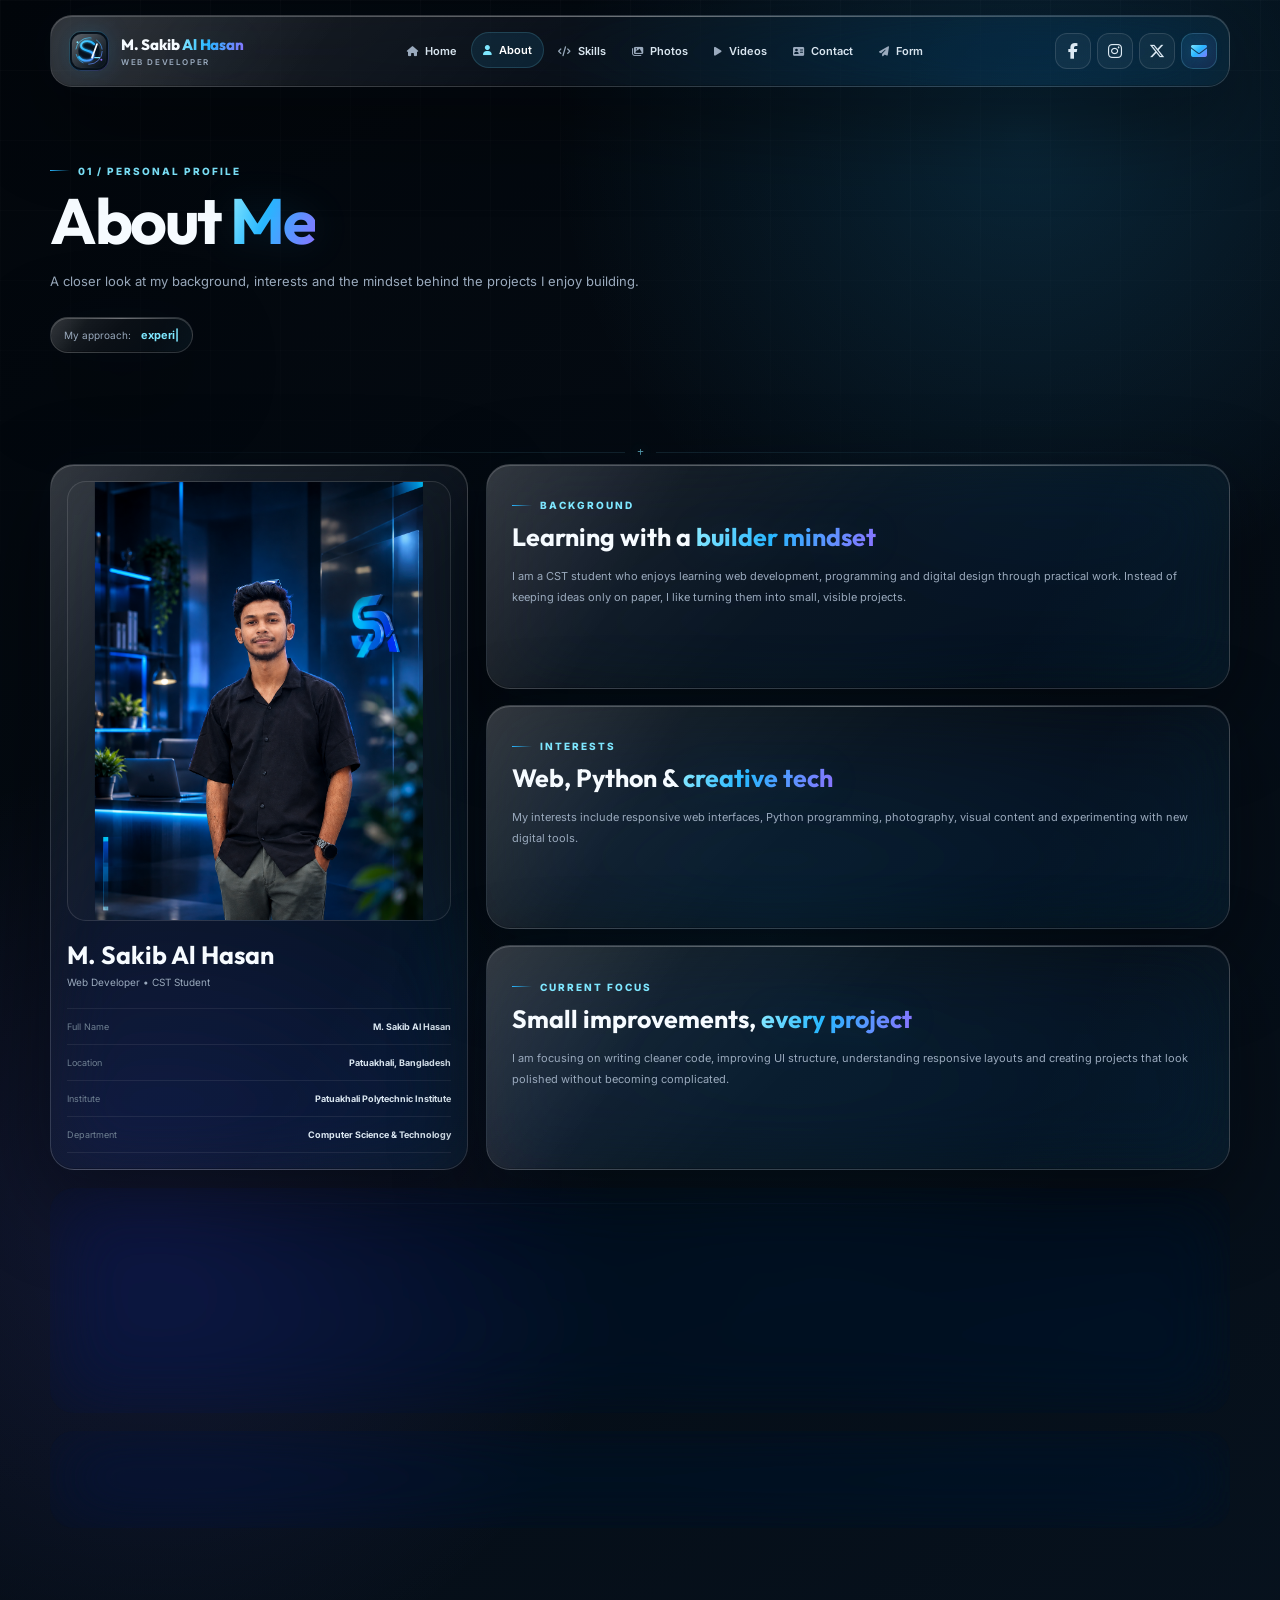
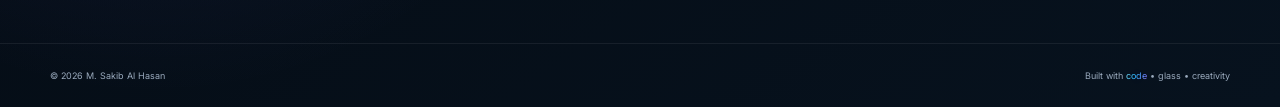
==== commit 4a7767ca: "Update about.html" ====
--- a/about.html
+++ b/about.html
@@ -74,7 +74,7 @@
             </a>
         </div>
 
-        <button class="menu-button" aria-label="Open navigation">
+        <button class="menu-button" type="button" aria-label="Open navigation" aria-expanded="false">
             <i class="fa-solid fa-bars"></i>
         </button>
     </nav>
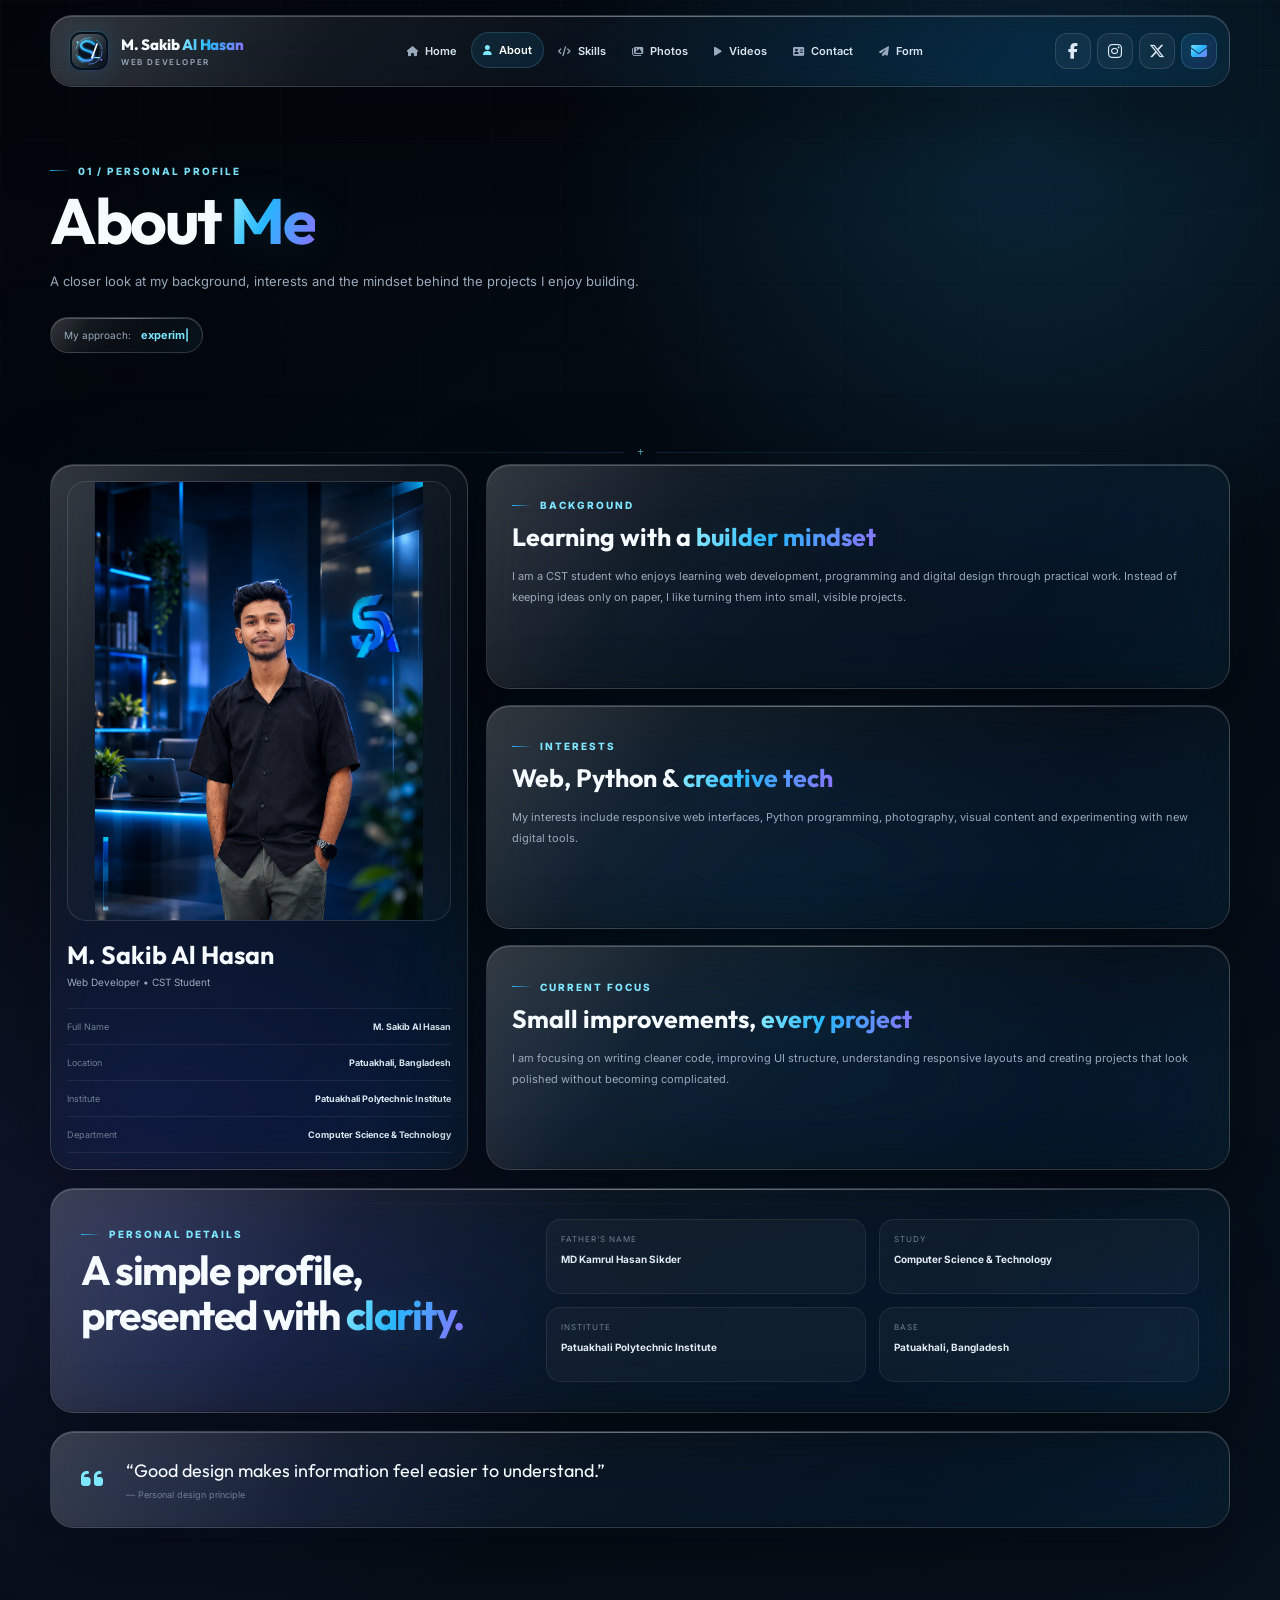
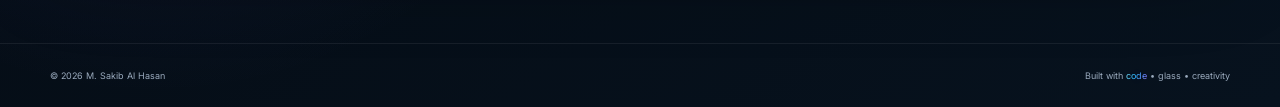
==== commit 3862346c: "Update about.html" ====
--- a/about.html
+++ b/about.html
@@ -74,7 +74,7 @@
             </a>
         </div>
 
-        <button class="menu-button" type="button" aria-label="Open navigation" aria-expanded="false">
+        <button class="menu-button" type="button" aria-label="Open navigation" aria-expanded="false" onclick="const m=this.closest(\'.navbar\').querySelector(\'.nav-links\'); const o=m.classList.toggle(\'show\'); this.setAttribute(\'aria-expanded\', o);">
             <i class="fa-solid fa-bars"></i>
         </button>
     </nav>
--- a/style.css
+++ b/style.css
@@ -1778,6 +1778,7 @@
     }
 
     .nav-links {
+        z-index: 1000;
         display: none;
 
         position: absolute;
@@ -1815,6 +1816,8 @@
     }
 
     .menu-button {
+        position: relative;
+        z-index: 1001;
         display: inline-grid;
         place-items: center;
     }
